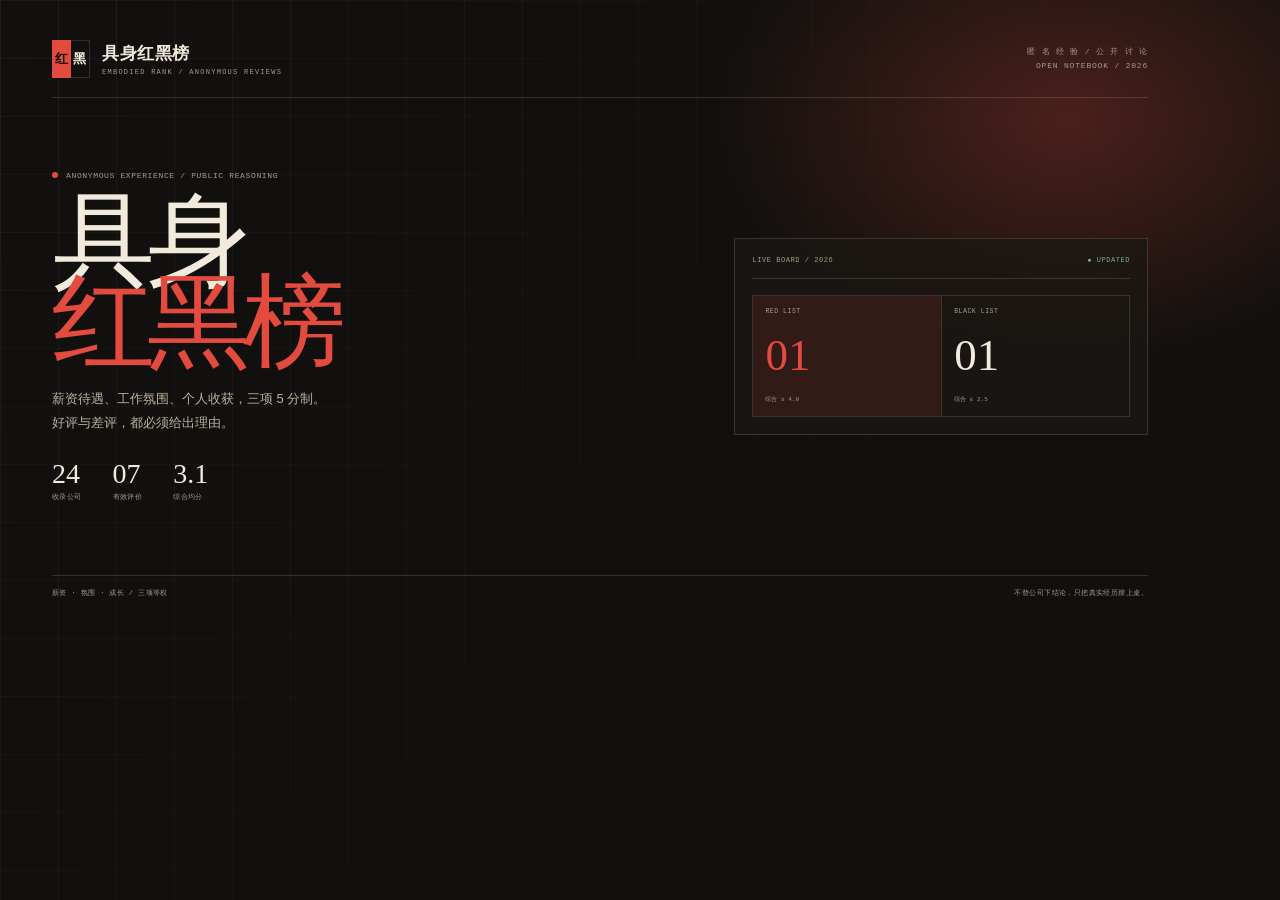
==== scripts/og-template.html @ 5a6efa08 "feat: launch embodied red-black review board" ====
<!doctype html>
<html lang="zh-CN">
<head>
<meta charset="utf-8">
<style>
  :root { --bg:#12100e; --ink:#f2eadc; --muted:#a79b8b; --red:#e34b3f; --gold:#d4a45e; --line:rgba(242,234,220,.15); --serif:"Songti SC","STSong","Noto Serif SC",Georgia,serif; --sans:"PingFang SC","Microsoft YaHei",sans-serif; --mono:Consolas,monospace; }
  * { box-sizing:border-box; }
  body { width:1200px; height:630px; margin:0; overflow:hidden; background:var(--bg); color:var(--ink); font-family:var(--sans); }
  .grid { position:absolute; inset:0; background-image:linear-gradient(to right,rgba(242,234,220,.055) 1px,transparent 1px),linear-gradient(to bottom,rgba(242,234,220,.04) 1px,transparent 1px); background-size:58px 58px; mask-image:linear-gradient(120deg,#000,transparent 72%); }
  .glow { position:absolute; width:750px; height:520px; right:-160px; top:-140px; background:radial-gradient(ellipse,rgba(227,75,63,.27),transparent 66%); }
  .frame { position:relative; height:100%; padding:40px 52px 32px; display:flex; flex-direction:column; }
  .top { display:flex; justify-content:space-between; align-items:center; padding-bottom:19px; border-bottom:1px solid var(--line); }
  .brand { display:flex; gap:12px; align-items:center; }
  .mark { display:flex; width:38px; height:38px; font-family:var(--serif); font-weight:700; font-size:13px; }
  .mark b,.mark i { display:grid; place-items:center; flex:1; font-style:normal; }
  .mark b { background:var(--red); color:#150f0c; }
  .mark i { border:1px solid var(--line); border-left:0; color:var(--ink); }
  .brand strong { display:block; font-family:var(--serif); font-size:17px; letter-spacing:.03em; }
  .brand small { display:block; margin-top:3px; color:var(--muted); font-family:var(--mono); font-size:7px; letter-spacing:.18em; }
  .top-meta { color:var(--muted); font-family:var(--mono); font-size:8px; letter-spacing:.1em; line-height:1.8; text-align:right; }
  .main { flex:1; display:grid; grid-template-columns:1.2fr .8fr; gap:62px; align-items:center; }
  .kicker { display:flex; align-items:center; gap:8px; color:var(--muted); font-family:var(--mono); font-size:8px; letter-spacing:.08em; }
  .kicker i { width:6px; height:6px; border-radius:50%; background:var(--red); }
  h1 { margin:21px 0 0; font-family:var(--serif); font-size:103px; line-height:.79; letter-spacing:-.075em; font-weight:500; }
  h1 em { display:block; color:var(--red); font-style:normal; }
  .lede { margin:24px 0 0; max-width:500px; color:#bcb0a1; font-size:13px; line-height:1.85; }
  .stats { display:flex; gap:31px; margin-top:25px; }
  .stats strong { display:block; font-family:var(--serif); font-size:28px; line-height:1; font-weight:500; }
  .stats span { display:block; margin-top:5px; color:var(--muted); font-family:var(--mono); font-size:6.5px; letter-spacing:.06em; }
  .board { border:1px solid var(--line); background:rgba(27,23,19,.8); padding:17px; }
  .board-top { display:flex; justify-content:space-between; padding-bottom:14px; border-bottom:1px solid var(--line); color:var(--muted); font-family:var(--mono); font-size:7px; letter-spacing:.08em; }
  .board-top b { color:#79ae88; font-weight:400; }
  .split { display:grid; grid-template-columns:1fr 1fr; border:1px solid var(--line); margin-top:16px; }
  .half { min-height:120px; padding:12px; display:flex; flex-direction:column; justify-content:space-between; }
  .half + .half { border-left:1px solid var(--line); }
  .half.red { background:rgba(227,75,63,.12); }
  .half span { color:var(--muted); font-family:var(--mono); font-size:6.5px; letter-spacing:.08em; }
  .half strong { font-family:var(--serif); font-size:45px; line-height:.85; font-weight:500; }
  .half.red strong { color:var(--red); }
  .half small { color:var(--muted); font-family:var(--mono); font-size:6px; }
  .foot { display:flex; justify-content:space-between; border-top:1px solid var(--line); padding-top:12px; color:var(--muted); font-family:var(--mono); font-size:7px; letter-spacing:.06em; }
</style>
</head>
<body>
  <div class="grid"></div><div class="glow"></div>
  <div class="frame">
    <div class="top">
      <div class="brand"><span class="mark"><b>红</b><i>黑</i></span><div><strong>具身红黑榜</strong><small>EMBODIED RANK / ANONYMOUS REVIEWS</small></div></div>
      <div class="top-meta">匿 名 经 验 / 公 开 讨 论<br>OPEN NOTEBOOK / 2026</div>
    </div>
    <div class="main">
      <div>
        <div class="kicker"><i></i>ANONYMOUS EXPERIENCE / PUBLIC REASONING</div>
        <h1>具身<em>红黑榜</em></h1>
        <p class="lede">薪资待遇、工作氛围、个人收获，三项 5 分制。<br>好评与差评，都必须给出理由。</p>
        <div class="stats">
          <div><strong>24</strong><span>收录公司</span></div>
          <div><strong>07</strong><span>有效评价</span></div>
          <div><strong>3.1</strong><span>综合均分</span></div>
        </div>
      </div>
      <div class="board">
        <div class="board-top"><span>LIVE BOARD / 2026</span><b>● UPDATED</b></div>
        <div class="split">
          <div class="half red"><span>RED LIST</span><strong>01</strong><small>综合 ≥ 4.0</small></div>
          <div class="half"><span>BLACK LIST</span><strong>01</strong><small>综合 ≤ 2.5</small></div>
        </div>
      </div>
    </div>
    <div class="foot"><span>薪资 · 氛围 · 成长 / 三项等权</span><span>不替公司下结论，只把真实经历摆上桌。</span></div>
  </div>
</body>
</html>
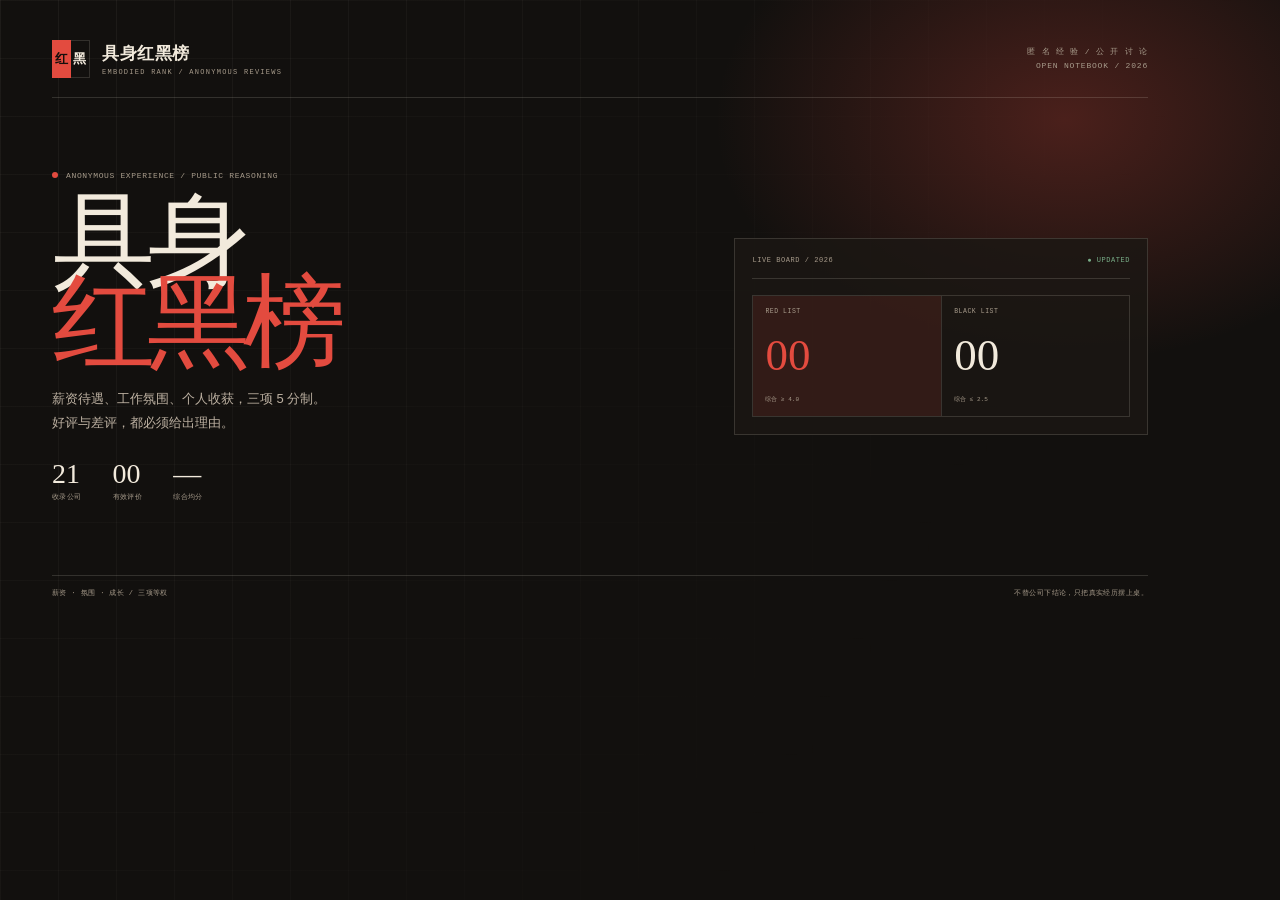
==== commit 1a24dcbe: "refactor: remove demo data and highlight company search" ====
--- a/scripts/og-template.html
+++ b/scripts/og-template.html
@@ -54,16 +54,16 @@
         <h1>具身<em>红黑榜</em></h1>
         <p class="lede">薪资待遇、工作氛围、个人收获，三项 5 分制。<br>好评与差评，都必须给出理由。</p>
         <div class="stats">
-          <div><strong>24</strong><span>收录公司</span></div>
-          <div><strong>07</strong><span>有效评价</span></div>
-          <div><strong>3.1</strong><span>综合均分</span></div>
+          <div><strong>21</strong><span>收录公司</span></div>
+          <div><strong>00</strong><span>有效评价</span></div>
+          <div><strong>—</strong><span>综合均分</span></div>
         </div>
       </div>
       <div class="board">
         <div class="board-top"><span>LIVE BOARD / 2026</span><b>● UPDATED</b></div>
         <div class="split">
-          <div class="half red"><span>RED LIST</span><strong>01</strong><small>综合 ≥ 4.0</small></div>
-          <div class="half"><span>BLACK LIST</span><strong>01</strong><small>综合 ≤ 2.5</small></div>
+          <div class="half red"><span>RED LIST</span><strong>00</strong><small>综合 ≥ 4.0</small></div>
+          <div class="half"><span>BLACK LIST</span><strong>00</strong><small>综合 ≤ 2.5</small></div>
         </div>
       </div>
     </div>
